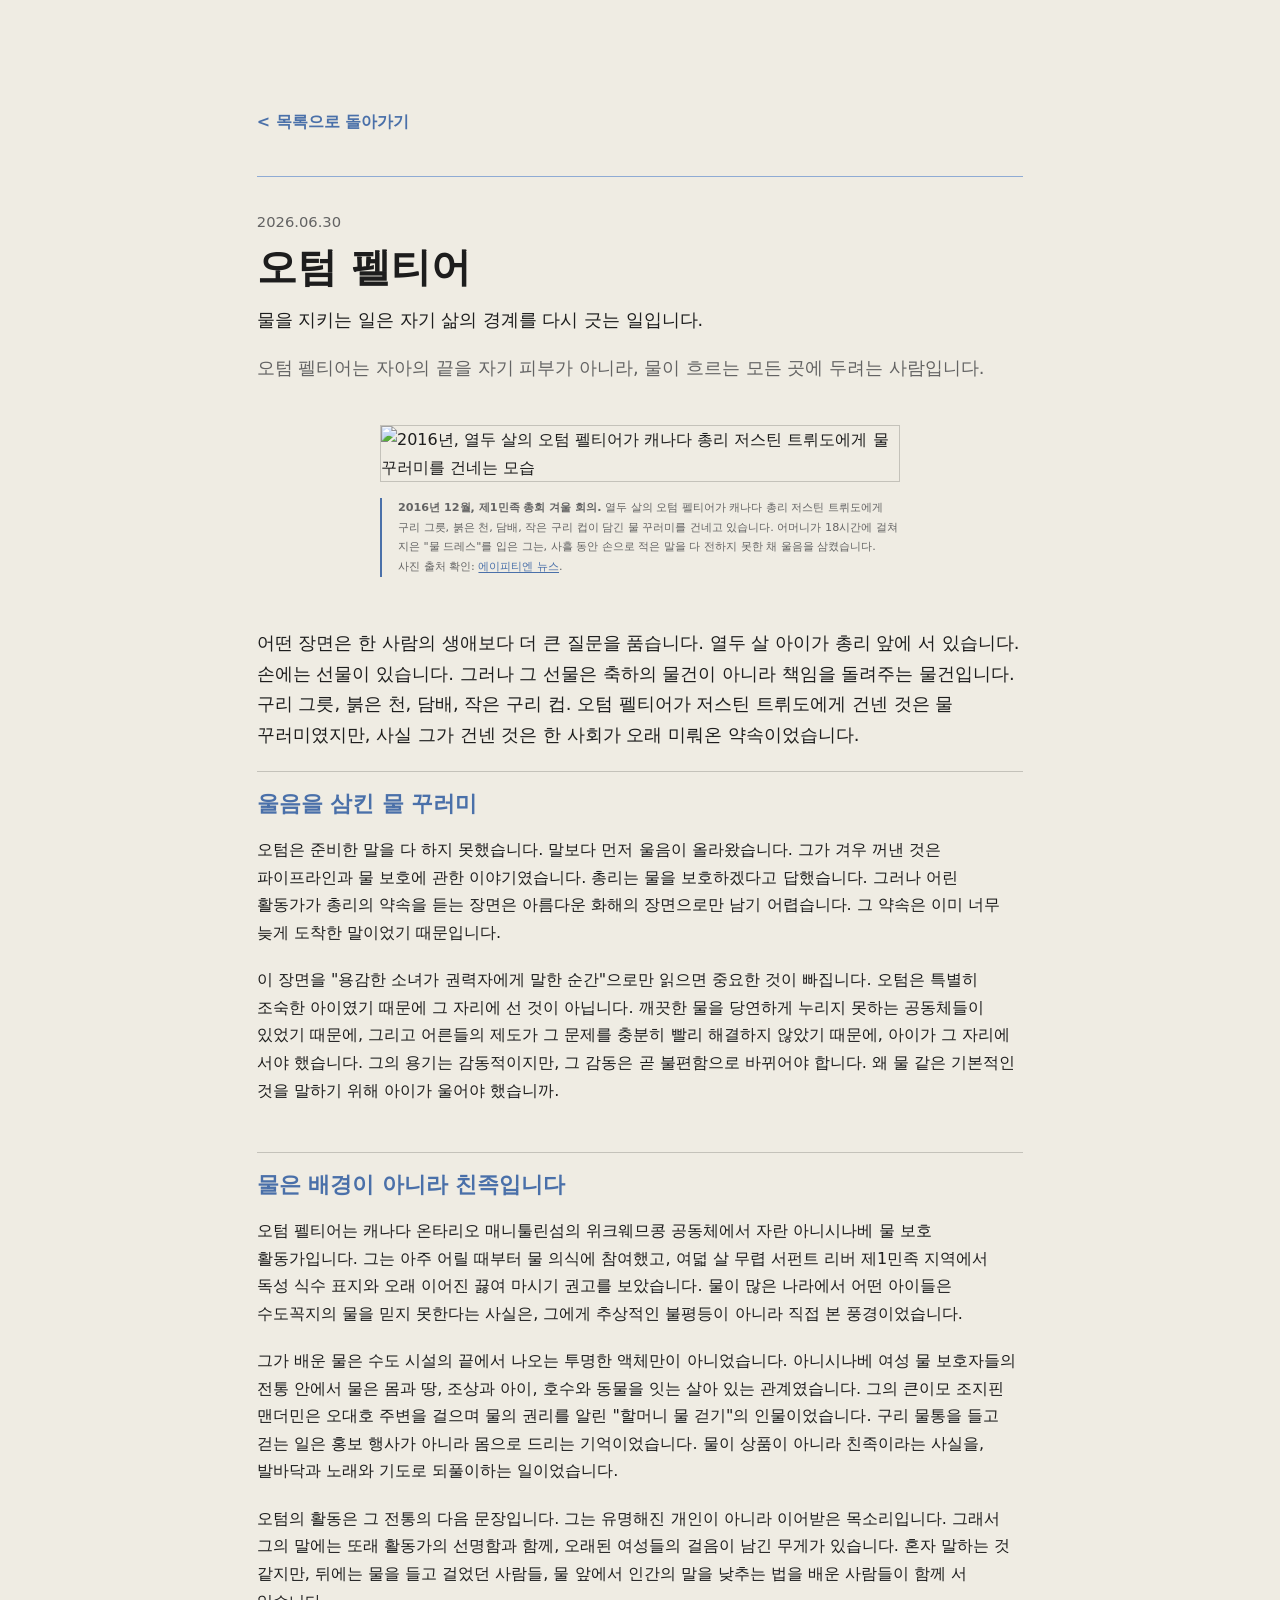
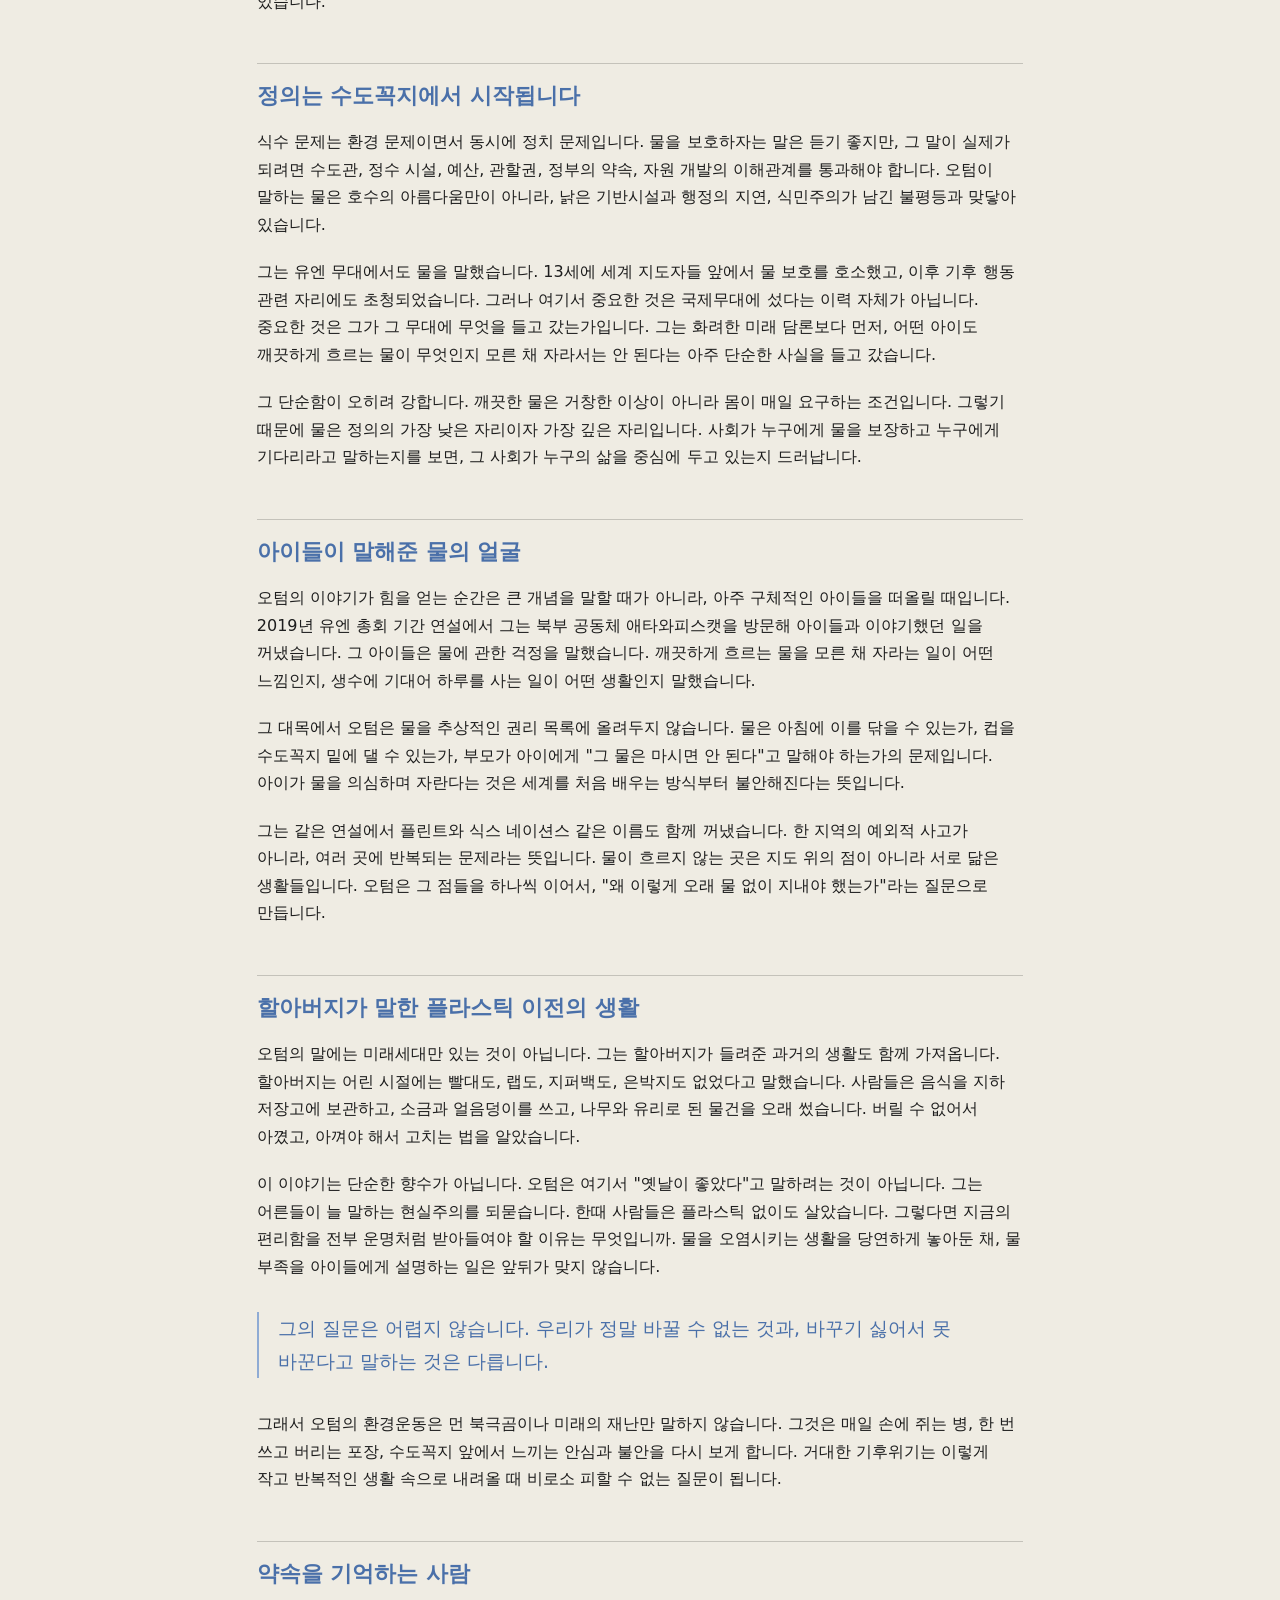
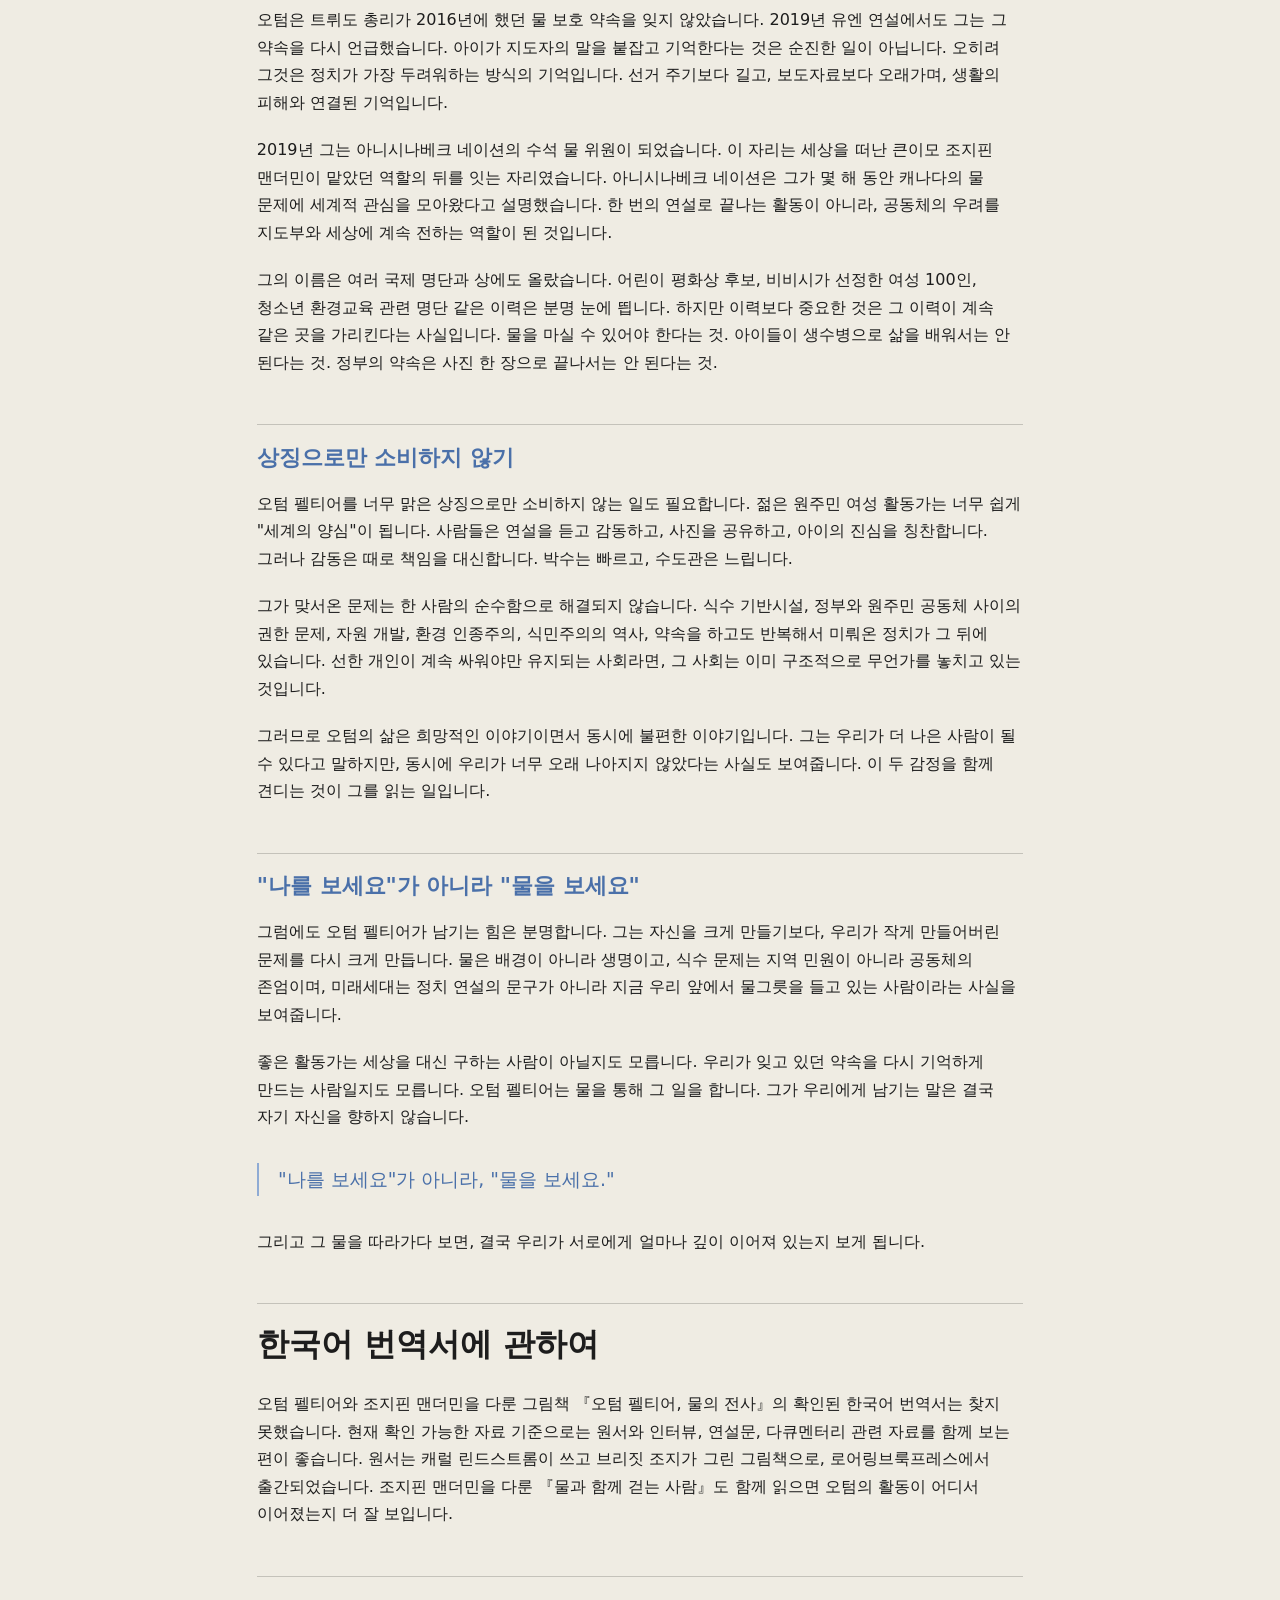
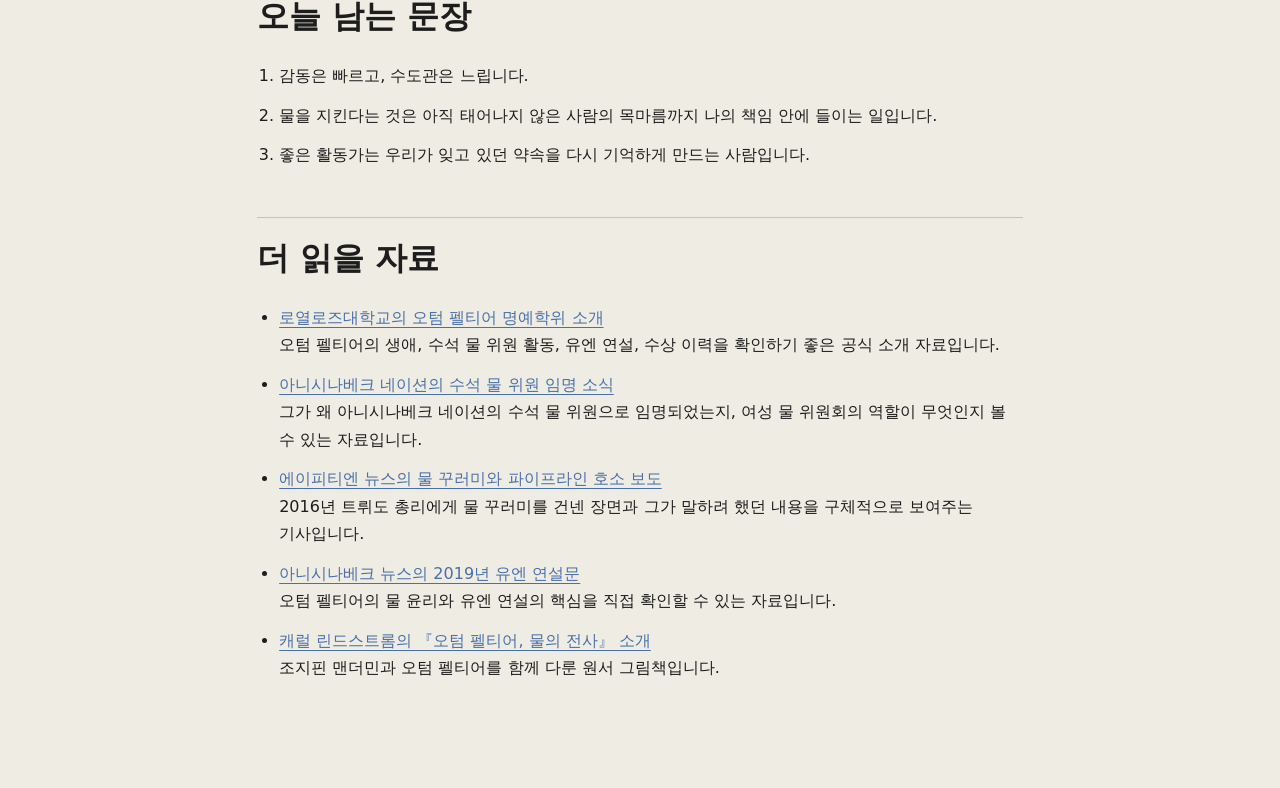
==== article/autumn-peltier/index.html @ f213b66b "Link article cards to index files" ====
<!doctype html>
<html lang="ko">
<head>
  <meta charset="UTF-8">
  <meta name="viewport" content="width=device-width, initial-scale=1.0">
  <meta name="description" content="오텀 펠티어에 관한 자아의 반경 인물 에세이">
  <title>오텀 펠티어 - 자아의 반경</title>
  <link rel="stylesheet" href="../../style.css">
</head>
<body>
  <main>
    <a class="back-link" href="../../index.html">목록으로 돌아가기</a>

    <article class="essay-doc">
      <p class="date">2026.06.30</p>
      <h1>오텀 펠티어</h1>
      <p class="lead">물을 지키는 일은 자기 삶의 경계를 다시 긋는 일입니다.</p>
      <p class="essay-intro">오텀 펠티어는 자아의 끝을 자기 피부가 아니라, 물이 흐르는 모든 곳에 두려는 사람입니다.</p>

      <figure class="essay-photo">
        <img src="./trudeau-meeting.png" alt="2016년, 열두 살의 오텀 펠티어가 캐나다 총리 저스틴 트뤼도에게 물 꾸러미를 건네는 모습">
        <figcaption>
          <strong>2016년 12월, 제1민족 총회 겨울 회의.</strong> 열두 살의 오텀 펠티어가 캐나다 총리 저스틴 트뤼도에게 구리 그릇, 붉은 천, 담배, 작은 구리 컵이 담긴 물 꾸러미를 건네고 있습니다. 어머니가 18시간에 걸쳐 지은 "물 드레스"를 입은 그는, 사흘 동안 손으로 적은 말을 다 전하지 못한 채 울음을 삼켰습니다. 사진 출처 확인: <a href="https://www.aptnnews.ca/national-news/the-gift-a-tearful-pipeline-plea-autumn-peltier-12-reveals-what-she-told-pm-trudeau/" target="_blank" rel="noopener">에이피티엔 뉴스</a>.
        </figcaption>
      </figure>

      <div class="essay-body">
        <p class="lede">어떤 장면은 한 사람의 생애보다 더 큰 질문을 품습니다. 열두 살 아이가 총리 앞에 서 있습니다. 손에는 선물이 있습니다. 그러나 그 선물은 축하의 물건이 아니라 책임을 돌려주는 물건입니다. 구리 그릇, 붉은 천, 담배, 작은 구리 컵. 오텀 펠티어가 저스틴 트뤼도에게 건넨 것은 물 꾸러미였지만, 사실 그가 건넨 것은 한 사회가 오래 미뤄온 약속이었습니다.</p>

        <section>
          <h2>울음을 삼킨 물 꾸러미</h2>
          <p>오텀은 준비한 말을 다 하지 못했습니다. 말보다 먼저 울음이 올라왔습니다. 그가 겨우 꺼낸 것은 파이프라인과 물 보호에 관한 이야기였습니다. 총리는 물을 보호하겠다고 답했습니다. 그러나 어린 활동가가 총리의 약속을 듣는 장면은 아름다운 화해의 장면으로만 남기 어렵습니다. 그 약속은 이미 너무 늦게 도착한 말이었기 때문입니다.</p>
          <p>이 장면을 "용감한 소녀가 권력자에게 말한 순간"으로만 읽으면 중요한 것이 빠집니다. 오텀은 특별히 조숙한 아이였기 때문에 그 자리에 선 것이 아닙니다. 깨끗한 물을 당연하게 누리지 못하는 공동체들이 있었기 때문에, 그리고 어른들의 제도가 그 문제를 충분히 빨리 해결하지 않았기 때문에, 아이가 그 자리에 서야 했습니다. 그의 용기는 감동적이지만, 그 감동은 곧 불편함으로 바뀌어야 합니다. 왜 물 같은 기본적인 것을 말하기 위해 아이가 울어야 했습니까.</p>
        </section>

        <section>
          <h2>물은 배경이 아니라 친족입니다</h2>
          <p>오텀 펠티어는 캐나다 온타리오 매니툴린섬의 위크웨므콩 공동체에서 자란 아니시나베 물 보호 활동가입니다. 그는 아주 어릴 때부터 물 의식에 참여했고, 여덟 살 무렵 서펀트 리버 제1민족 지역에서 독성 식수 표지와 오래 이어진 끓여 마시기 권고를 보았습니다. 물이 많은 나라에서 어떤 아이들은 수도꼭지의 물을 믿지 못한다는 사실은, 그에게 추상적인 불평등이 아니라 직접 본 풍경이었습니다.</p>
          <p>그가 배운 물은 수도 시설의 끝에서 나오는 투명한 액체만이 아니었습니다. 아니시나베 여성 물 보호자들의 전통 안에서 물은 몸과 땅, 조상과 아이, 호수와 동물을 잇는 살아 있는 관계였습니다. 그의 큰이모 조지핀 맨더민은 오대호 주변을 걸으며 물의 권리를 알린 "할머니 물 걷기"의 인물이었습니다. 구리 물통을 들고 걷는 일은 홍보 행사가 아니라 몸으로 드리는 기억이었습니다. 물이 상품이 아니라 친족이라는 사실을, 발바닥과 노래와 기도로 되풀이하는 일이었습니다.</p>
          <p>오텀의 활동은 그 전통의 다음 문장입니다. 그는 유명해진 개인이 아니라 이어받은 목소리입니다. 그래서 그의 말에는 또래 활동가의 선명함과 함께, 오래된 여성들의 걸음이 남긴 무게가 있습니다. 혼자 말하는 것 같지만, 뒤에는 물을 들고 걸었던 사람들, 물 앞에서 인간의 말을 낮추는 법을 배운 사람들이 함께 서 있습니다.</p>
        </section>

        <section>
          <h2>정의는 수도꼭지에서 시작됩니다</h2>
          <p>식수 문제는 환경 문제이면서 동시에 정치 문제입니다. 물을 보호하자는 말은 듣기 좋지만, 그 말이 실제가 되려면 수도관, 정수 시설, 예산, 관할권, 정부의 약속, 자원 개발의 이해관계를 통과해야 합니다. 오텀이 말하는 물은 호수의 아름다움만이 아니라, 낡은 기반시설과 행정의 지연, 식민주의가 남긴 불평등과 맞닿아 있습니다.</p>
          <p>그는 유엔 무대에서도 물을 말했습니다. 13세에 세계 지도자들 앞에서 물 보호를 호소했고, 이후 기후 행동 관련 자리에도 초청되었습니다. 그러나 여기서 중요한 것은 국제무대에 섰다는 이력 자체가 아닙니다. 중요한 것은 그가 그 무대에 무엇을 들고 갔는가입니다. 그는 화려한 미래 담론보다 먼저, 어떤 아이도 깨끗하게 흐르는 물이 무엇인지 모른 채 자라서는 안 된다는 아주 단순한 사실을 들고 갔습니다.</p>
          <p>그 단순함이 오히려 강합니다. 깨끗한 물은 거창한 이상이 아니라 몸이 매일 요구하는 조건입니다. 그렇기 때문에 물은 정의의 가장 낮은 자리이자 가장 깊은 자리입니다. 사회가 누구에게 물을 보장하고 누구에게 기다리라고 말하는지를 보면, 그 사회가 누구의 삶을 중심에 두고 있는지 드러납니다.</p>
        </section>

        <section>
          <h2>아이들이 말해준 물의 얼굴</h2>
          <p>오텀의 이야기가 힘을 얻는 순간은 큰 개념을 말할 때가 아니라, 아주 구체적인 아이들을 떠올릴 때입니다. 2019년 유엔 총회 기간 연설에서 그는 북부 공동체 애타와피스캣을 방문해 아이들과 이야기했던 일을 꺼냈습니다. 그 아이들은 물에 관한 걱정을 말했습니다. 깨끗하게 흐르는 물을 모른 채 자라는 일이 어떤 느낌인지, 생수에 기대어 하루를 사는 일이 어떤 생활인지 말했습니다.</p>
          <p>그 대목에서 오텀은 물을 추상적인 권리 목록에 올려두지 않습니다. 물은 아침에 이를 닦을 수 있는가, 컵을 수도꼭지 밑에 댈 수 있는가, 부모가 아이에게 "그 물은 마시면 안 된다"고 말해야 하는가의 문제입니다. 아이가 물을 의심하며 자란다는 것은 세계를 처음 배우는 방식부터 불안해진다는 뜻입니다.</p>
          <p>그는 같은 연설에서 플린트와 식스 네이션스 같은 이름도 함께 꺼냈습니다. 한 지역의 예외적 사고가 아니라, 여러 곳에 반복되는 문제라는 뜻입니다. 물이 흐르지 않는 곳은 지도 위의 점이 아니라 서로 닮은 생활들입니다. 오텀은 그 점들을 하나씩 이어서, "왜 이렇게 오래 물 없이 지내야 했는가"라는 질문으로 만듭니다.</p>
        </section>

        <section>
          <h2>할아버지가 말한 플라스틱 이전의 생활</h2>
          <p>오텀의 말에는 미래세대만 있는 것이 아닙니다. 그는 할아버지가 들려준 과거의 생활도 함께 가져옵니다. 할아버지는 어린 시절에는 빨대도, 랩도, 지퍼백도, 은박지도 없었다고 말했습니다. 사람들은 음식을 지하 저장고에 보관하고, 소금과 얼음덩이를 쓰고, 나무와 유리로 된 물건을 오래 썼습니다. 버릴 수 없어서 아꼈고, 아껴야 해서 고치는 법을 알았습니다.</p>
          <p>이 이야기는 단순한 향수가 아닙니다. 오텀은 여기서 "옛날이 좋았다"고 말하려는 것이 아닙니다. 그는 어른들이 늘 말하는 현실주의를 되묻습니다. 한때 사람들은 플라스틱 없이도 살았습니다. 그렇다면 지금의 편리함을 전부 운명처럼 받아들여야 할 이유는 무엇입니까. 물을 오염시키는 생활을 당연하게 놓아둔 채, 물 부족을 아이들에게 설명하는 일은 앞뒤가 맞지 않습니다.</p>
          <blockquote>그의 질문은 어렵지 않습니다. 우리가 정말 바꿀 수 없는 것과, 바꾸기 싫어서 못 바꾼다고 말하는 것은 다릅니다.</blockquote>
          <p>그래서 오텀의 환경운동은 먼 북극곰이나 미래의 재난만 말하지 않습니다. 그것은 매일 손에 쥐는 병, 한 번 쓰고 버리는 포장, 수도꼭지 앞에서 느끼는 안심과 불안을 다시 보게 합니다. 거대한 기후위기는 이렇게 작고 반복적인 생활 속으로 내려올 때 비로소 피할 수 없는 질문이 됩니다.</p>
        </section>

        <section>
          <h2>약속을 기억하는 사람</h2>
          <p>오텀은 트뤼도 총리가 2016년에 했던 물 보호 약속을 잊지 않았습니다. 2019년 유엔 연설에서도 그는 그 약속을 다시 언급했습니다. 아이가 지도자의 말을 붙잡고 기억한다는 것은 순진한 일이 아닙니다. 오히려 그것은 정치가 가장 두려워하는 방식의 기억입니다. 선거 주기보다 길고, 보도자료보다 오래가며, 생활의 피해와 연결된 기억입니다.</p>
          <p>2019년 그는 아니시나베크 네이션의 수석 물 위원이 되었습니다. 이 자리는 세상을 떠난 큰이모 조지핀 맨더민이 맡았던 역할의 뒤를 잇는 자리였습니다. 아니시나베크 네이션은 그가 몇 해 동안 캐나다의 물 문제에 세계적 관심을 모아왔다고 설명했습니다. 한 번의 연설로 끝나는 활동이 아니라, 공동체의 우려를 지도부와 세상에 계속 전하는 역할이 된 것입니다.</p>
          <p>그의 이름은 여러 국제 명단과 상에도 올랐습니다. 어린이 평화상 후보, 비비시가 선정한 여성 100인, 청소년 환경교육 관련 명단 같은 이력은 분명 눈에 띕니다. 하지만 이력보다 중요한 것은 그 이력이 계속 같은 곳을 가리킨다는 사실입니다. 물을 마실 수 있어야 한다는 것. 아이들이 생수병으로 삶을 배워서는 안 된다는 것. 정부의 약속은 사진 한 장으로 끝나서는 안 된다는 것.</p>
        </section>

        <section>
          <h2>상징으로만 소비하지 않기</h2>
          <p>오텀 펠티어를 너무 맑은 상징으로만 소비하지 않는 일도 필요합니다. 젊은 원주민 여성 활동가는 너무 쉽게 "세계의 양심"이 됩니다. 사람들은 연설을 듣고 감동하고, 사진을 공유하고, 아이의 진심을 칭찬합니다. 그러나 감동은 때로 책임을 대신합니다. 박수는 빠르고, 수도관은 느립니다.</p>
          <p>그가 맞서온 문제는 한 사람의 순수함으로 해결되지 않습니다. 식수 기반시설, 정부와 원주민 공동체 사이의 권한 문제, 자원 개발, 환경 인종주의, 식민주의의 역사, 약속을 하고도 반복해서 미뤄온 정치가 그 뒤에 있습니다. 선한 개인이 계속 싸워야만 유지되는 사회라면, 그 사회는 이미 구조적으로 무언가를 놓치고 있는 것입니다.</p>
          <p>그러므로 오텀의 삶은 희망적인 이야기이면서 동시에 불편한 이야기입니다. 그는 우리가 더 나은 사람이 될 수 있다고 말하지만, 동시에 우리가 너무 오래 나아지지 않았다는 사실도 보여줍니다. 이 두 감정을 함께 견디는 것이 그를 읽는 일입니다.</p>
        </section>

        <section>
          <h2>"나를 보세요"가 아니라 "물을 보세요"</h2>
          <p>그럼에도 오텀 펠티어가 남기는 힘은 분명합니다. 그는 자신을 크게 만들기보다, 우리가 작게 만들어버린 문제를 다시 크게 만듭니다. 물은 배경이 아니라 생명이고, 식수 문제는 지역 민원이 아니라 공동체의 존엄이며, 미래세대는 정치 연설의 문구가 아니라 지금 우리 앞에서 물그릇을 들고 있는 사람이라는 사실을 보여줍니다.</p>
          <p>좋은 활동가는 세상을 대신 구하는 사람이 아닐지도 모릅니다. 우리가 잊고 있던 약속을 다시 기억하게 만드는 사람일지도 모릅니다. 오텀 펠티어는 물을 통해 그 일을 합니다. 그가 우리에게 남기는 말은 결국 자기 자신을 향하지 않습니다.</p>
          <blockquote>"나를 보세요"가 아니라, "물을 보세요."</blockquote>
          <p>그리고 그 물을 따라가다 보면, 결국 우리가 서로에게 얼마나 깊이 이어져 있는지 보게 됩니다.</p>
        </section>
      </div>

      <section class="info-box" aria-labelledby="translation-title">
        <h2 id="translation-title">한국어 번역서에 관하여</h2>
        <p>오텀 펠티어와 조지핀 맨더민을 다룬 그림책 『오텀 펠티어, 물의 전사』의 확인된 한국어 번역서는 찾지 못했습니다. 현재 확인 가능한 자료 기준으로는 원서와 인터뷰, 연설문, 다큐멘터리 관련 자료를 함께 보는 편이 좋습니다. 원서는 캐럴 린드스트롬이 쓰고 브리짓 조지가 그린 그림책으로, 로어링브룩프레스에서 출간되었습니다. 조지핀 맨더민을 다룬 『물과 함께 걷는 사람』도 함께 읽으면 오텀의 활동이 어디서 이어졌는지 더 잘 보입니다.</p>
      </section>

      <section class="essay-note" aria-labelledby="sentences-title">
        <h2 id="sentences-title">오늘 남는 문장</h2>
        <ol>
          <li>감동은 빠르고, 수도관은 느립니다.</li>
          <li>물을 지킨다는 것은 아직 태어나지 않은 사람의 목마름까지 나의 책임 안에 들이는 일입니다.</li>
          <li>좋은 활동가는 우리가 잊고 있던 약속을 다시 기억하게 만드는 사람입니다.</li>
        </ol>
      </section>

      <section class="reading-list" aria-labelledby="reading-title">
        <h2 id="reading-title">더 읽을 자료</h2>
        <ul>
          <li><a href="https://www.royalroads.ca/autumn-peltier" target="_blank" rel="noopener">로열로즈대학교의 오텀 펠티어 명예학위 소개</a><br>오텀 펠티어의 생애, 수석 물 위원 활동, 유엔 연설, 수상 이력을 확인하기 좋은 공식 소개 자료입니다.</li>
          <li><a href="https://anishinabek.ca/2019/04/26/autumn-peltier-appointed-anishinabek-nation-chief-water-commissioner/" target="_blank" rel="noopener">아니시나베크 네이션의 수석 물 위원 임명 소식</a><br>그가 왜 아니시나베크 네이션의 수석 물 위원으로 임명되었는지, 여성 물 위원회의 역할이 무엇인지 볼 수 있는 자료입니다.</li>
          <li><a href="https://www.aptnnews.ca/national-news/the-gift-a-tearful-pipeline-plea-autumn-peltier-12-reveals-what-she-told-pm-trudeau/" target="_blank" rel="noopener">에이피티엔 뉴스의 물 꾸러미와 파이프라인 호소 보도</a><br>2016년 트뤼도 총리에게 물 꾸러미를 건넨 장면과 그가 말하려 했던 내용을 구체적으로 보여주는 기사입니다.</li>
          <li><a href="https://anishinabeknews.ca/2019/10/no-child-should-have-to-experience-not-knowing-what-clean-running-water-is-says-autumn-peltier-at-the-united-nations/" target="_blank" rel="noopener">아니시나베크 뉴스의 2019년 유엔 연설문</a><br>오텀 펠티어의 물 윤리와 유엔 연설의 핵심을 직접 확인할 수 있는 자료입니다.</li>
          <li><a href="https://carolelindstrom.com/books/autumn-peltier-water-warrior/" target="_blank" rel="noopener">캐럴 린드스트롬의 『오텀 펠티어, 물의 전사』 소개</a><br>조지핀 맨더민과 오텀 펠티어를 함께 다룬 원서 그림책입니다.</li>
        </ul>
      </section>
    </article>
  </main>
</body>
</html>
---- style.css ----
:root {
  --c-text: #1d1d1d;
  --c-bg: #EFECE3;
  --c-highlight-1: #4A70A9;
  --c-highlight-2: #8FABD4;
  --c-muted: #636363;
  --c-line: rgba(0, 0, 0, 0.18);
}

* {
  box-sizing: border-box;
}

html,
body {
  min-height: 100vh;
  margin: 0;
}

body {
  background-color: var(--c-bg);
  color: var(--c-text);
  font-family: system-ui, -apple-system, BlinkMacSystemFont, "Segoe UI", sans-serif;
  line-height: 1.72;
  word-break: keep-all;
  overflow-wrap: anywhere;
}

main {
  max-width: 920px;
  margin: 0 auto;
  padding: 12vh 6vw 10vh;
}

a {
  color: var(--c-highlight-1);
  text-underline-offset: 0.22em;
}

.title-w {
  border-bottom: 1px solid var(--c-highlight-2);
  border-radius: 1em;
  padding: 1em;
  margin-bottom: 3em;
}

h1,
h2,
h3,
p {
  margin-top: 0;
}

h1 {
  font-size: clamp(2.2rem, 6vw, 4.8rem);
  line-height: 1.08;
  margin-bottom: 1rem;
}

.title-w h1 {
  font-size: clamp(1.8rem, 4vw, 3rem);
  line-height: 1.18;
}

h2 {
  font-size: clamp(1.35rem, 3vw, 2rem);
  line-height: 1.2;
}

p.big,
.lead {
  font-size: 1.1em;
}

.muted,
.date {
  color: var(--c-muted);
}

.essay-list {
  display: flex;
  flex-direction: column;
}

.article {
  color: var(--c-text);
  cursor: pointer;
  padding: 1.2em;
  border-bottom: 1px solid var(--c-line);
  text-decoration: none;
  transition: background 0.3s;
}

.article * {
  margin: 10px 0;
}

.article .date {
  font-size: 0.8em;
}

.article .title {
  color: var(--c-highlight-1);
}

.article:hover,
.article:focus-visible {
  background: rgba(0, 0, 0, 0.05);
  outline: none;
}

.empty {
  color: var(--c-muted);
  padding: 1.2em;
}

.back-link {
  display: inline-block;
  margin-bottom: 2.5rem;
  font-weight: 700;
  text-decoration: none;
}

.back-link::before {
  content: "< ";
}

.essay-doc {
  border-top: 1px solid var(--c-highlight-2);
  padding-top: 2rem;
}

.essay-doc h1 {
  font-size: 2.5em;
}

.essay-doc .date {
  font-size: 0.92rem;
  margin-bottom: 0.75rem;
}

.essay-intro,
.lede {
  font-size: 1.12rem;
}

.essay-intro {
  color: var(--c-muted);
}

.essay-photo {
  margin: 2.6rem auto 3.2rem;
  max-width: min(100%, 520px);
}

.essay-photo img {
  display: block;
  width: 100%;
  height: auto;
  border: 1px solid var(--c-line);
}

.essay-photo figcaption {
  border-left: 2px solid var(--c-highlight-1);
  color: var(--c-muted);
  font-size: 0.7rem;
  line-height: 1.75;
  margin-top: 1rem;
  padding-left: 1rem;
}

.essay-body {
  margin-top: 2.6rem;
}

.essay-body p {
  margin-bottom: 1.25rem;
}

.essay-body section {
  margin-bottom: 3rem;
}

.essay-body h2 {
  border-top: 1px solid var(--c-line);
  color: var(--c-highlight-1);
  font-size: 1.35rem;
  margin-bottom: 1.2rem;
  padding-top: 1.2rem;
}

blockquote {
  border-left: 2px solid var(--c-highlight-2);
  color: var(--c-highlight-1);
  font-size: 1.18rem;
  line-height: 1.75;
  margin: 2rem 0;
  padding-left: 1.2rem;
}

.info-box {
  border-top: 1px solid var(--c-line);
  margin-top: 3rem;
  padding-top: 1.3rem;
}

.essay-note,
.reading-list {
  border-top: 1px solid var(--c-line);
  margin-top: 3rem;
  padding-top: 1.3rem;
}

.essay-note ol,
.reading-list ul {
  padding-left: 1.4rem;
}

.essay-note li,
.reading-list li {
  margin-bottom: 0.75rem;
}

@media (max-width: 640px) {
  main {
    padding: 9vh 5vw 8vh;
  }

  .title-w {
    border-radius: 0.8em;
    margin-bottom: 2.2em;
  }

  .article {
    padding: 1.05em 0.4em;
  }
}
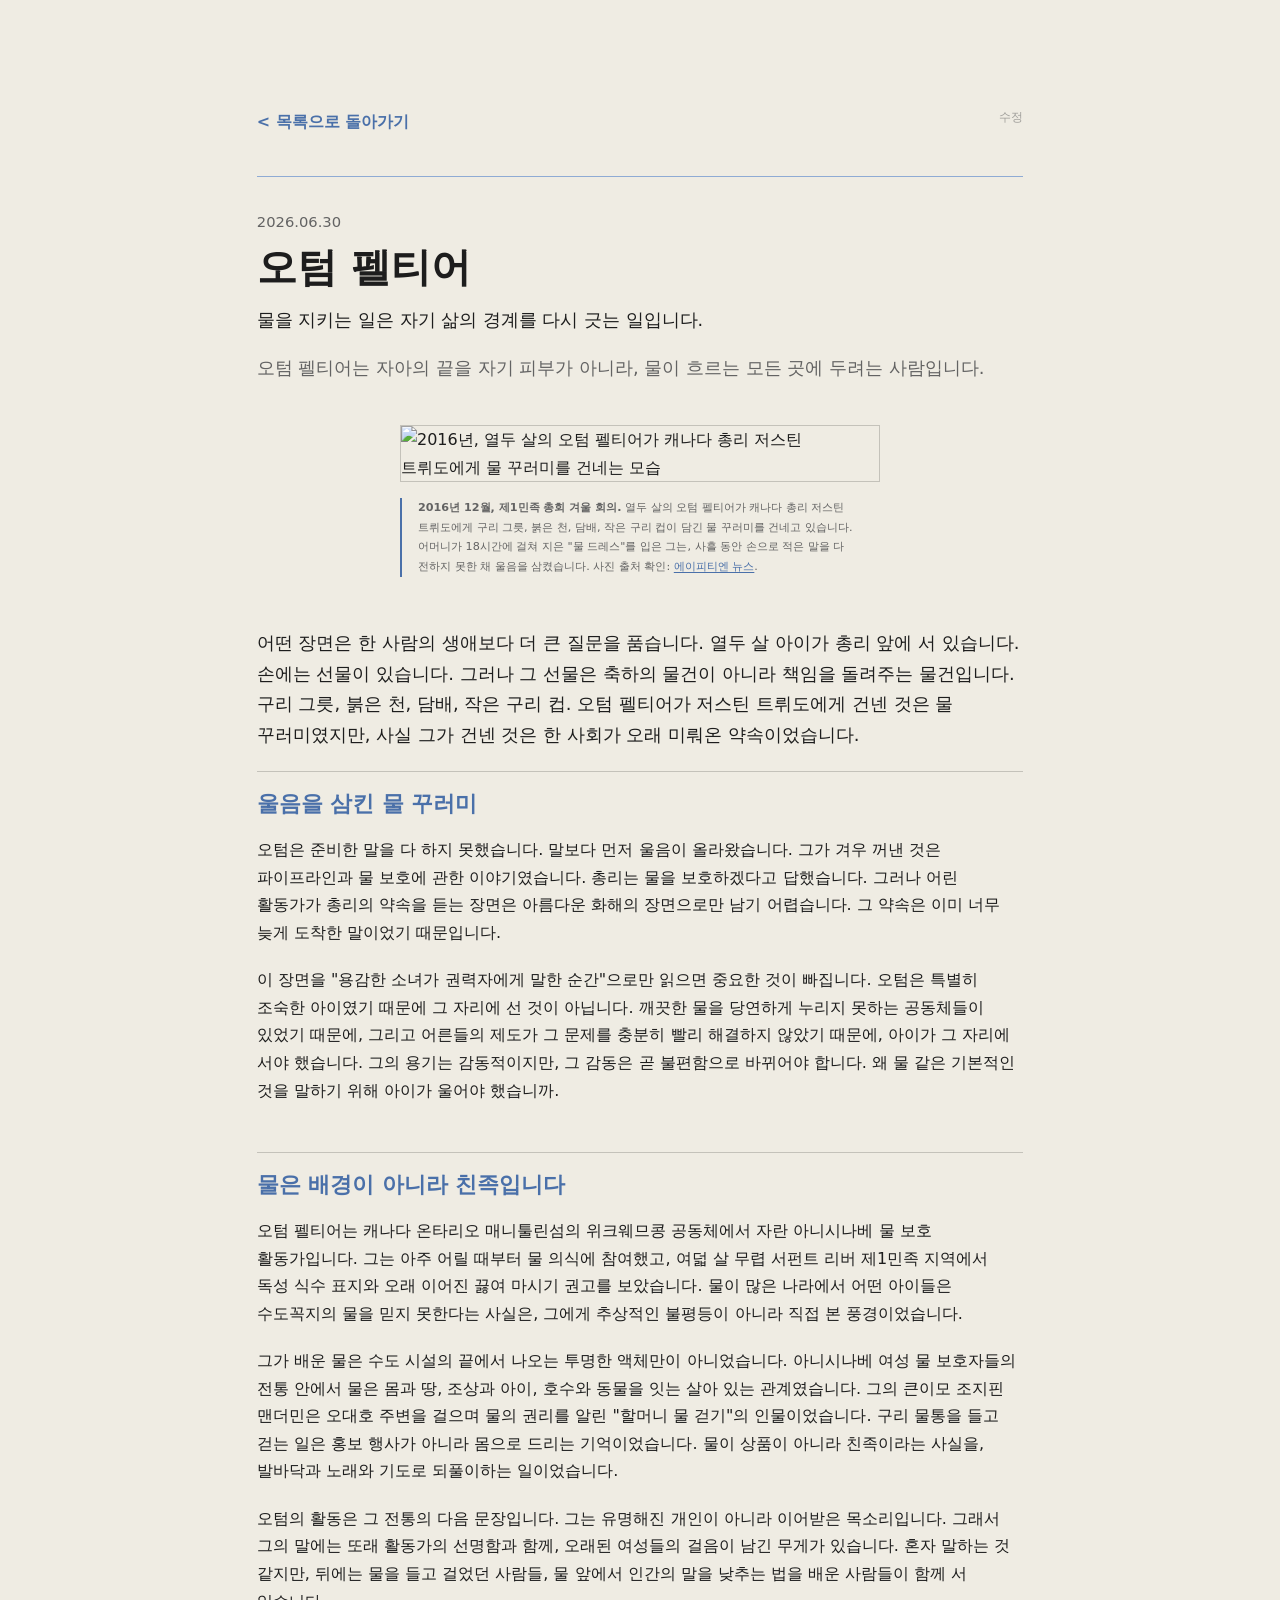
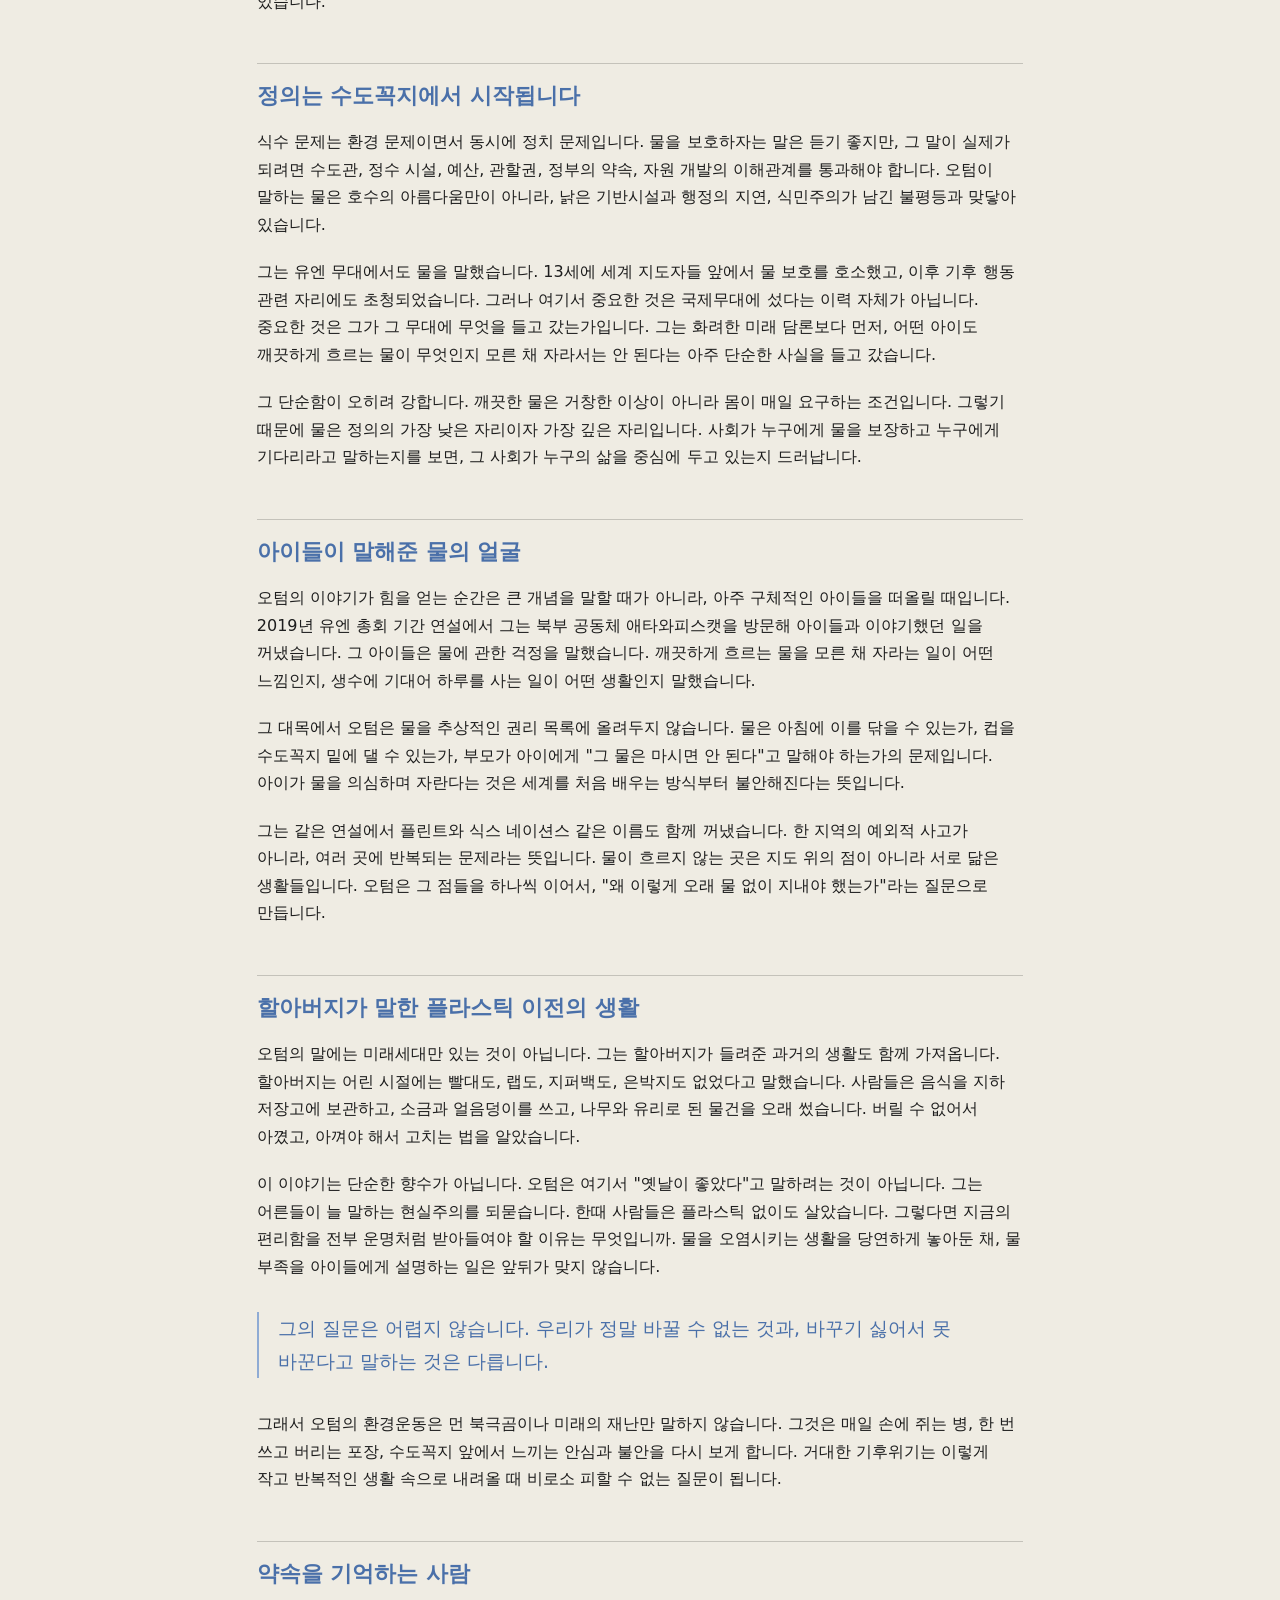
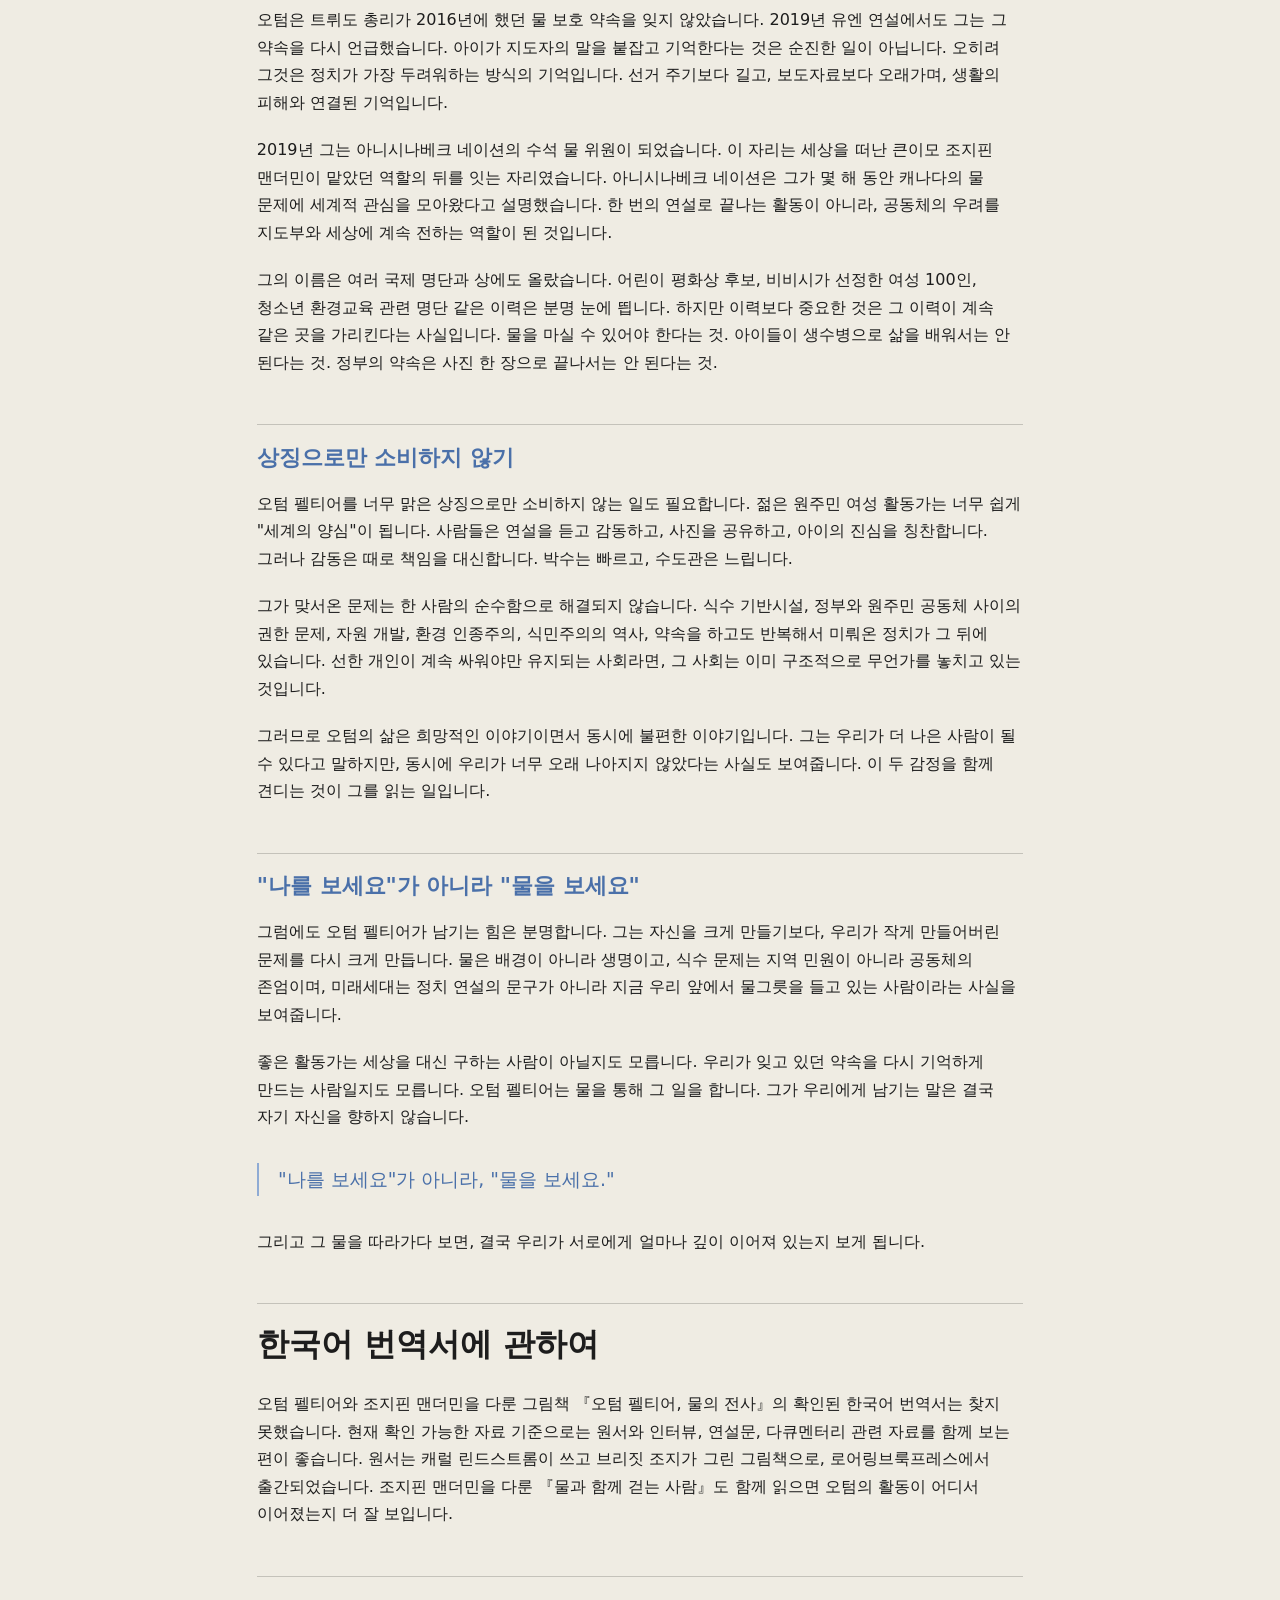
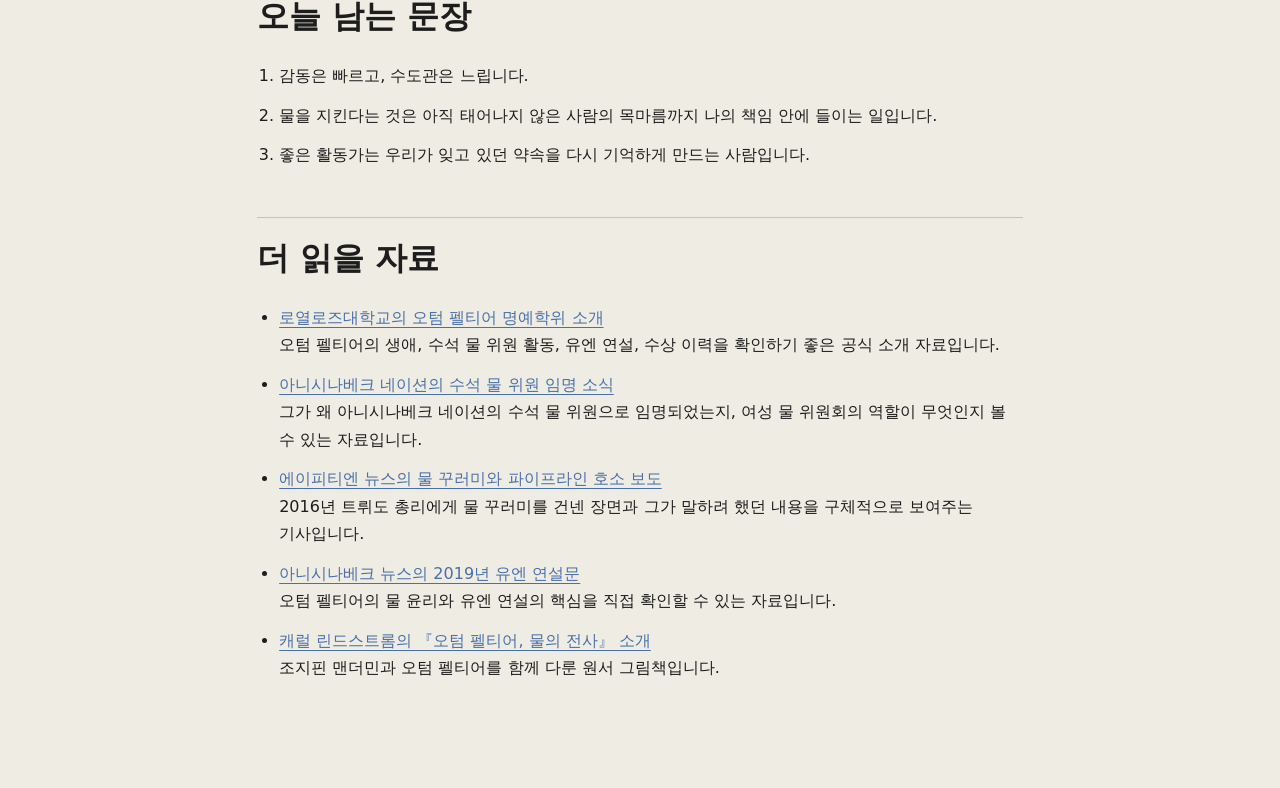
==== commit 361c014a: "Add article edit links" ====
--- a/article/autumn-peltier/index.html
+++ b/article/autumn-peltier/index.html
@@ -10,6 +10,7 @@
 <body>
   <main>
     <a class="back-link" href="../../index.html">목록으로 돌아가기</a>
+    <a class="edit-link" href="https://github.com/asdynamics/radius/edit/main/article/autumn-peltier/index.html" target="_blank" rel="noopener">수정</a>
 
     <article class="essay-doc">
       <p class="date">2026.06.30</p>
--- a/style.css
+++ b/style.css
@@ -72,6 +72,15 @@
   font-size: 1.1em;
 }
 
+.home-subtitle {
+  font-size: 0.98rem;
+  line-height: 1.65;
+}
+
+.home-subtitle span {
+  display: block;
+}
+
 .muted,
 .date {
   color: var(--c-muted);
@@ -125,7 +134,22 @@
   content: "< ";
 }
 
+.edit-link {
+  color: var(--c-muted);
+  float: right;
+  font-size: 0.72rem;
+  opacity: 0.55;
+  text-decoration: none;
+}
+
+.edit-link:hover,
+.edit-link:focus-visible {
+  color: var(--c-highlight-1);
+  opacity: 1;
+}
+
 .essay-doc {
+  clear: both;
   border-top: 1px solid var(--c-highlight-2);
   padding-top: 2rem;
 }
@@ -150,7 +174,7 @@
 
 .essay-photo {
   margin: 2.6rem auto 3.2rem;
-  max-width: min(100%, 520px);
+  max-width: min(100%, 480px);
 }
 
 .essay-photo img {
@@ -231,6 +255,11 @@
     margin-bottom: 2.2em;
   }
 
+  .home-subtitle {
+    font-size: 0.9rem;
+    line-height: 1.55;
+  }
+
   .article {
     padding: 1.05em 0.4em;
   }
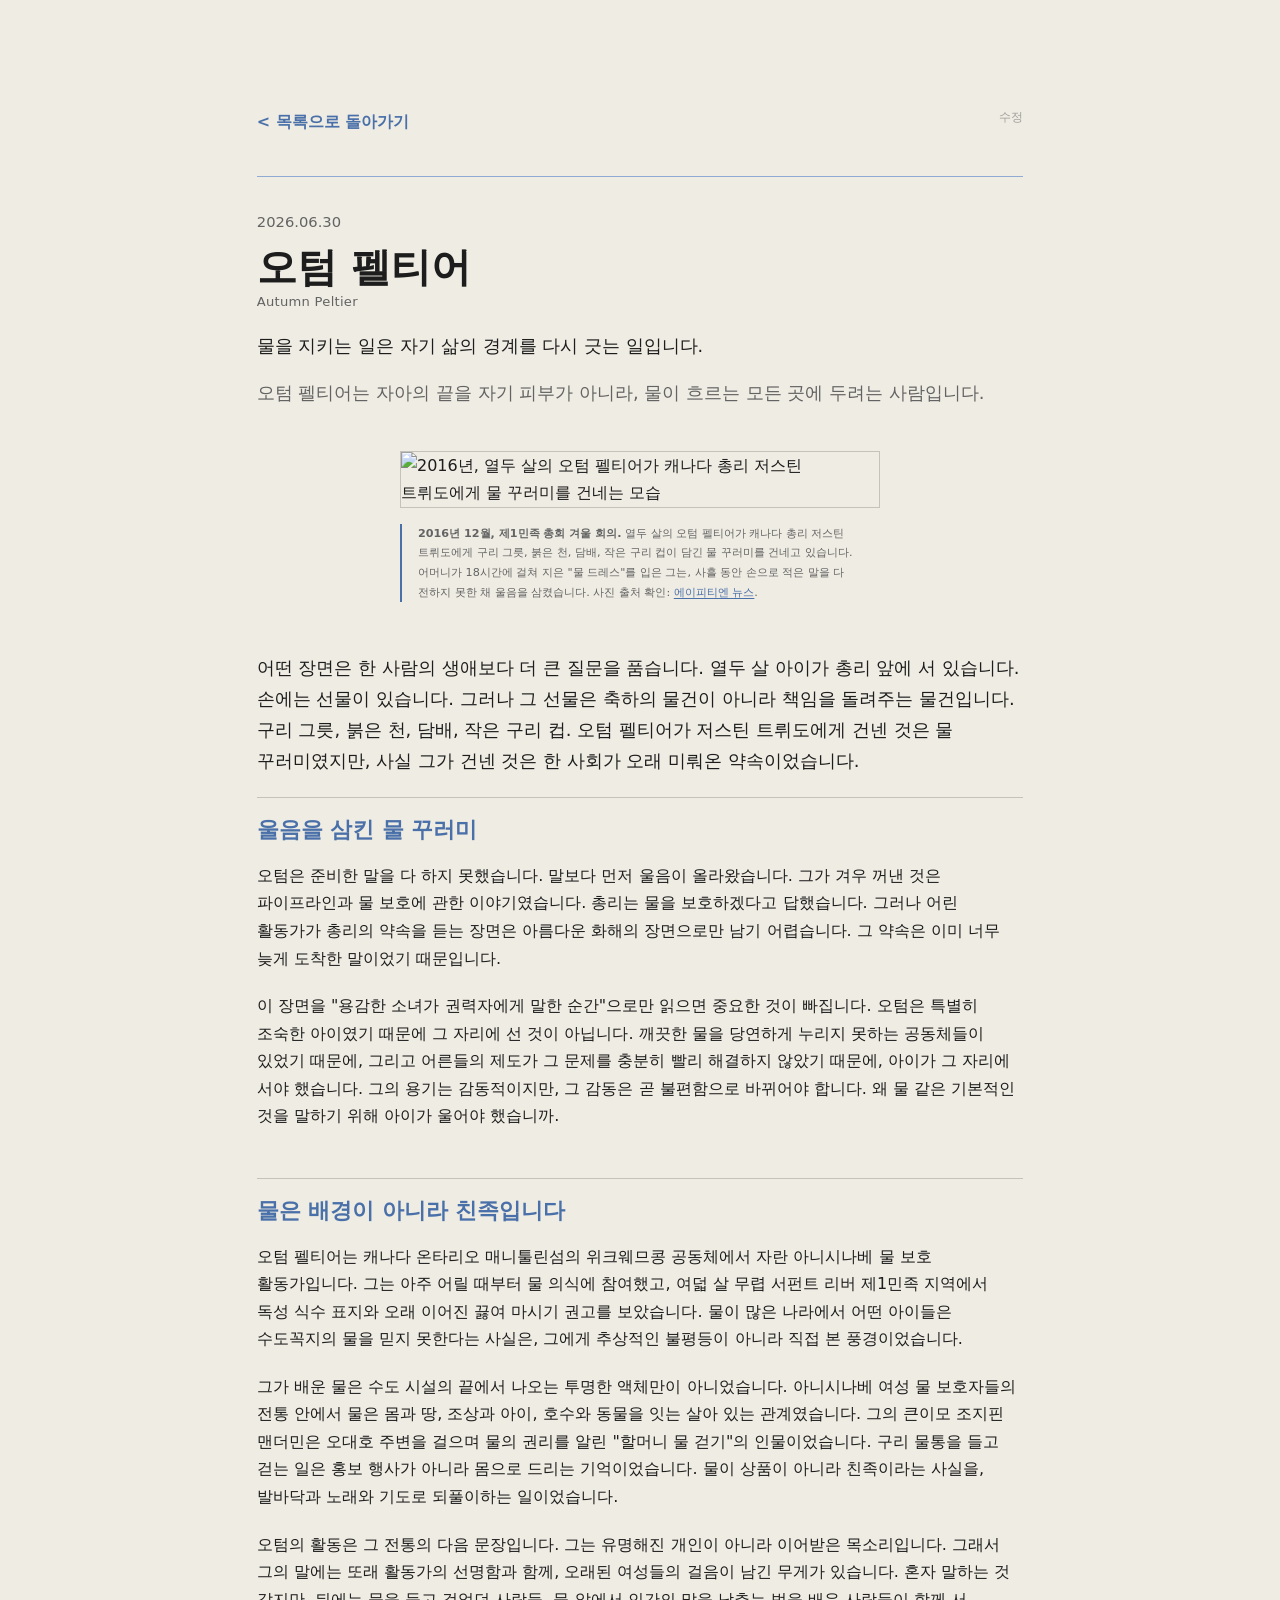
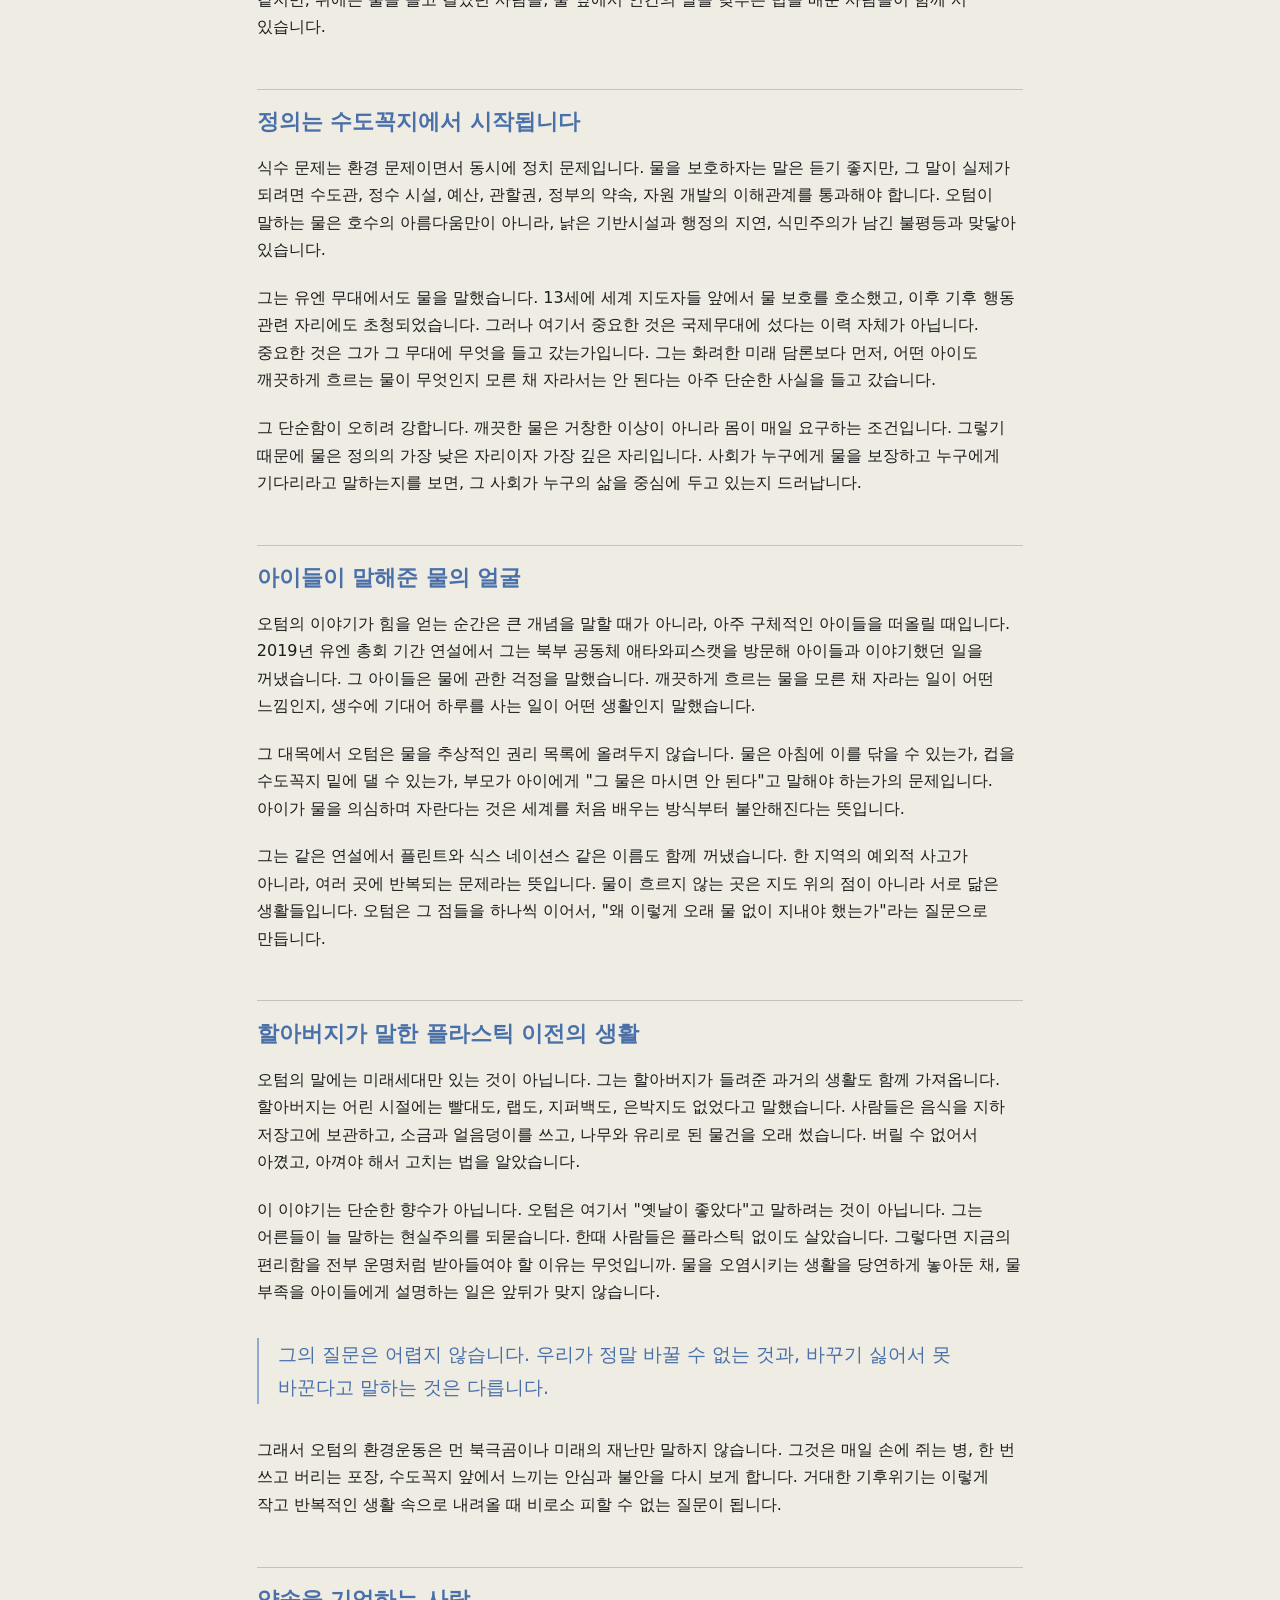
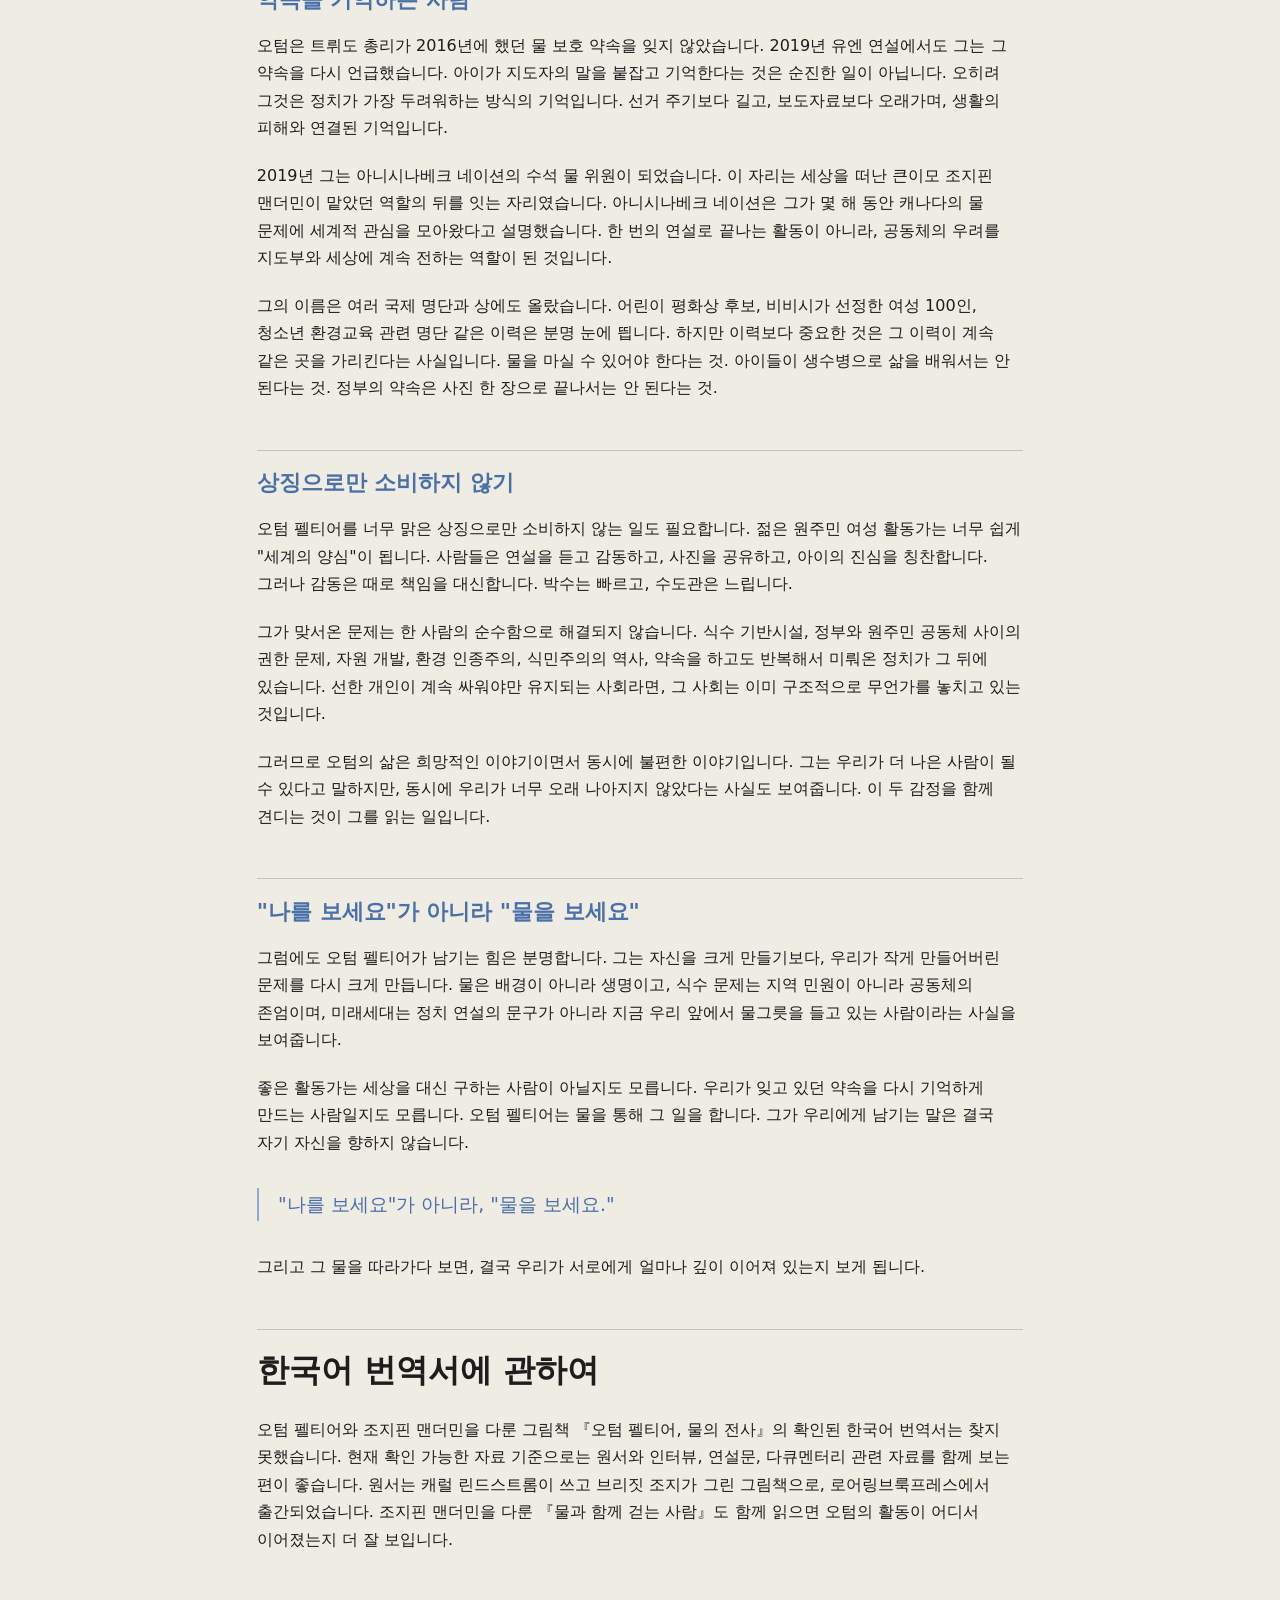
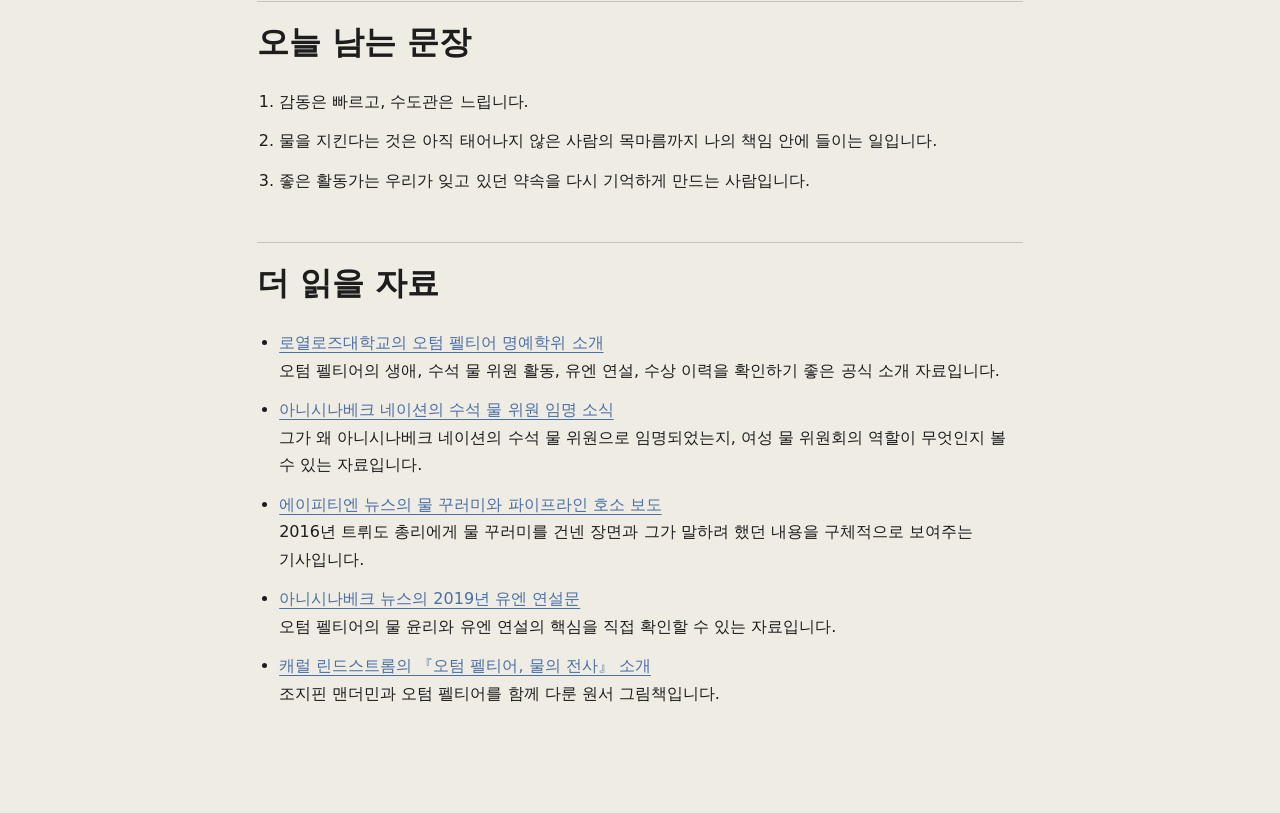
==== commit c62b639e: "Add essay: Joy Buolamwini" ====
--- a/article/autumn-peltier/index.html
+++ b/article/autumn-peltier/index.html
@@ -15,6 +15,7 @@
     <article class="essay-doc">
       <p class="date">2026.06.30</p>
       <h1>오텀 펠티어</h1>
+      <p class="name-en">Autumn Peltier</p>
       <p class="lead">물을 지키는 일은 자기 삶의 경계를 다시 긋는 일입니다.</p>
       <p class="essay-intro">오텀 펠티어는 자아의 끝을 자기 피부가 아니라, 물이 흐르는 모든 곳에 두려는 사람입니다.</p>
 
--- a/style.css
+++ b/style.css
@@ -156,6 +156,15 @@
 
 .essay-doc h1 {
   font-size: 2.5em;
+  margin-bottom: 0.25rem;
+}
+
+.name-en {
+  color: var(--c-muted);
+  font-size: 0.82rem;
+  letter-spacing: 0.02em;
+  line-height: 1.4;
+  margin-bottom: 1.2rem;
 }
 
 .essay-doc .date {
